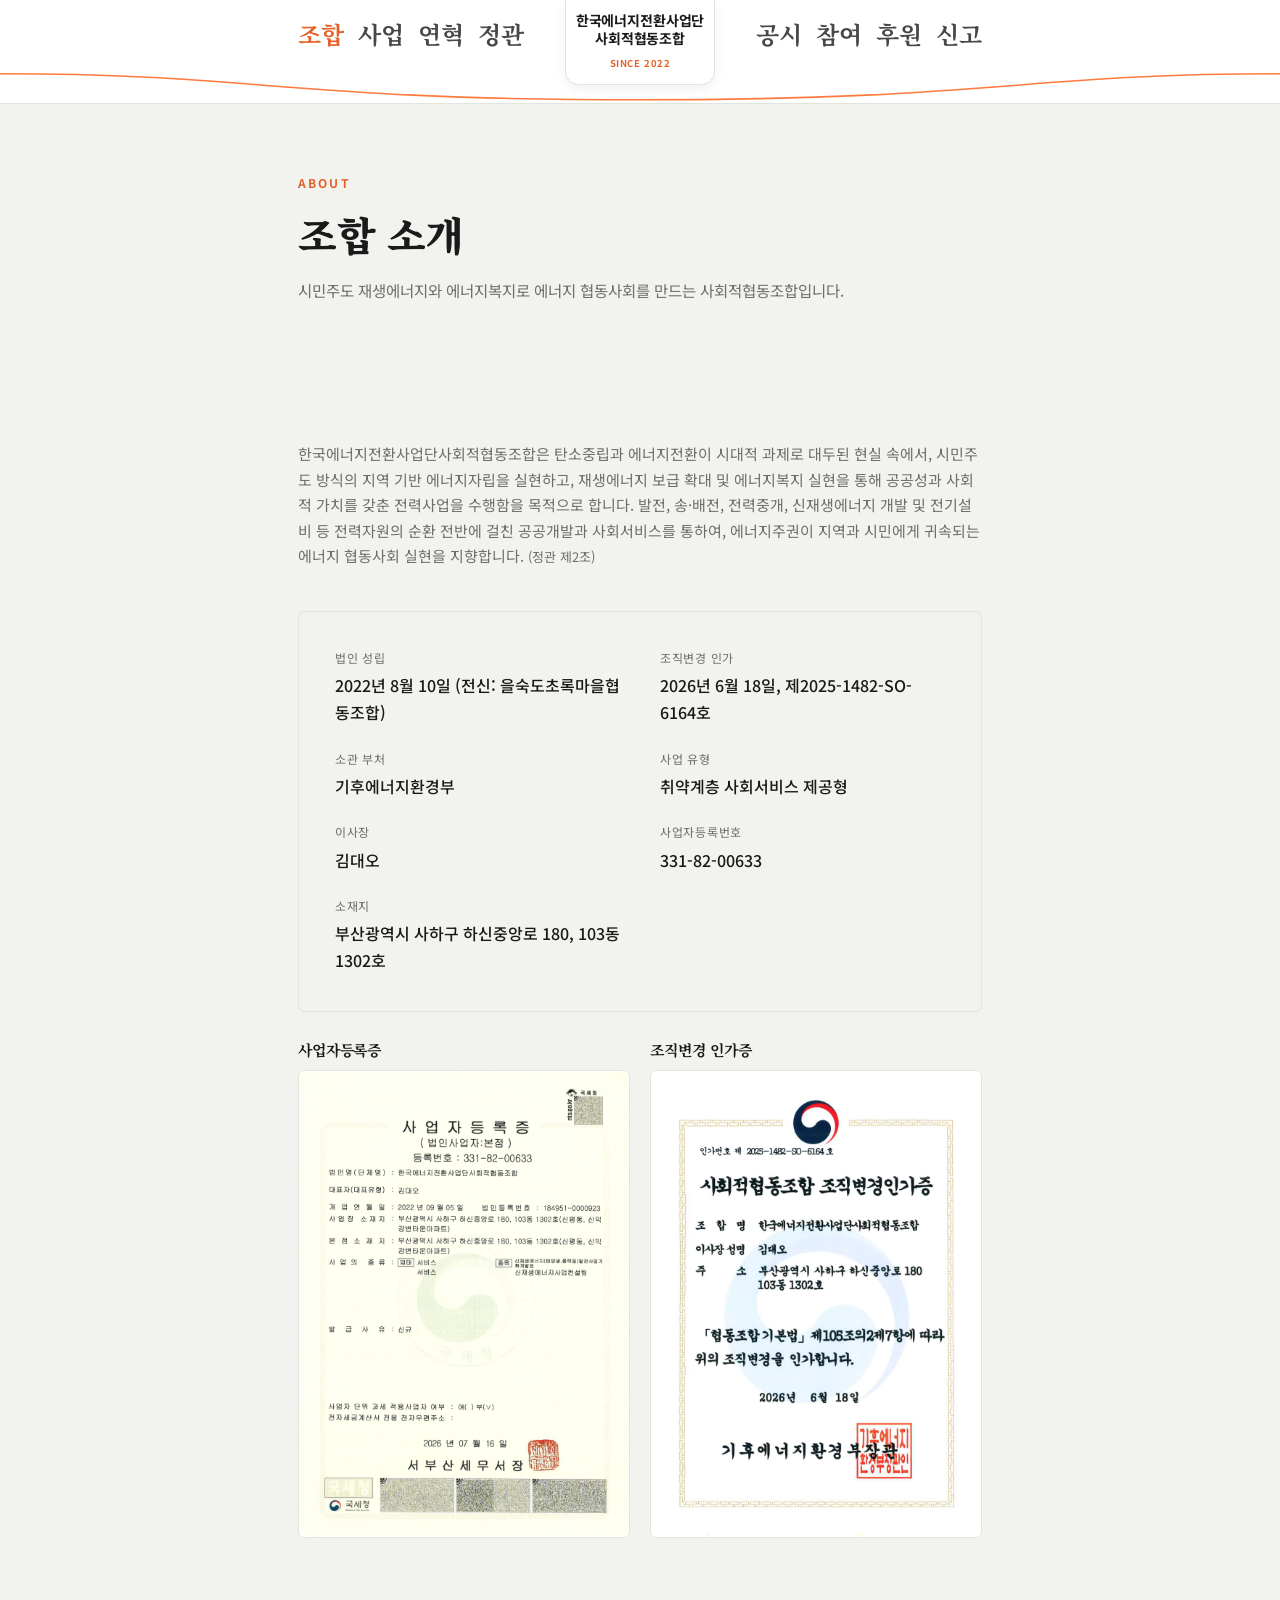
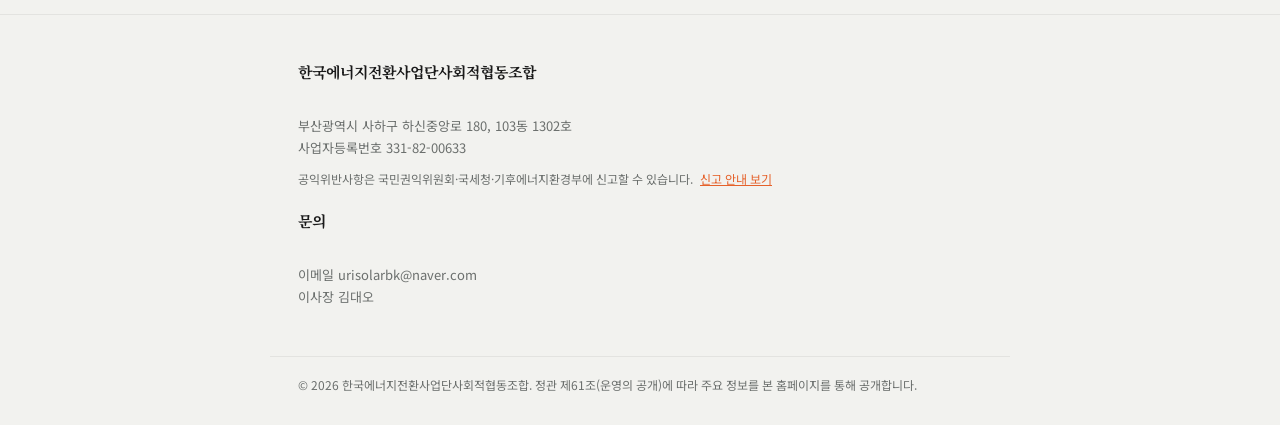
==== about.html @ 7215a4d4 "조합 소개·주요 사업·공익위반 신고를 각각 별도 페이지로 나누고 푸터에 신고 안내 한 줄 추가 Co-Authored-By: Claude Opus 5.5 <noreply@anthro" ====
<!DOCTYPE html>
<html lang="ko">
<head>
<meta charset="UTF-8">
<meta name="viewport" content="width=device-width, initial-scale=1.0">
<title>조합 소개 | 한국에너지전환사업단사회적협동조합</title>
<meta name="description" content="한국에너지전환사업단사회적협동조합 - 시민주도 재생에너지와 에너지복지로 에너지 협동사회를 만드는 사회적협동조합입니다.">
<meta property="og:type" content="website">
<meta property="og:site_name" content="한국에너지전환사업단사회적협동조합">
<meta property="og:title" content="한국에너지전환사업단사회적협동조합">
<meta property="og:description" content="시민주도 재생에너지와 에너지복지로 에너지 협동사회를 만드는 사회적협동조합입니다.">
<meta property="og:url" content="https://ketcoop.github.io/about.html">
<meta property="og:locale" content="ko_KR">
<meta property="og:image" content="https://ketcoop.github.io/설립인가증.png">
<link rel="preconnect" href="https://fonts.googleapis.com">
<link href="https://fonts.googleapis.com/css2?family=Noto+Serif+KR:wght@500;700;900&family=Noto+Sans+KR:wght@400;500;700&display=swap" rel="stylesheet">
<link rel="stylesheet" href="style.css">
</head>
  
<body>

<header class="header-shell">
  <div class="nav-row">
    <nav class="nav-left"><ul>
      <li><a href="about.html" class="active">조합</a></li>
      <li><a href="business.html">사업</a></li>
      <li><a href="history.html">연혁</a></li>
      <li><a href="articles.html">정관</a></li>
    </ul></nav>
    <div class="brand-spacer"></div>
    <nav class="nav-right"><ul>
      <li><a href="disclosure.html">공시</a></li>
      <li><a href="participate.html">참여</a></li>
      <li><a href="donate.html">후원</a></li>
      <li><a href="report.html">신고</a></li>
    </ul></nav>
  </div>
  <div class="wave-wrap">
    <svg viewBox="0 0 1440 64" preserveAspectRatio="none">
      <path d="M0,0 L1440,0 L1440,9 C1150,9 1120,58 720,58 C320,58 290,9 0,9 Z" fill="var(--paper)"/>
      <path d="M0,9 C290,9 320,58 720,58 C1120,58 1150,9 1440,9" fill="none" stroke="var(--amber)" stroke-width="3"/>
    </svg>
  </div>
  <div class="brand-tab">
    <a href="index.html"><span class="bn">한국에너지전환사업단<br>사회적협동조합</span></a>
    <span class="bs">SINCE 2022</span>
  </div>
</header>

<section class="page-hero">
  <div class="wrap">
    <span class="eyebrow">About</span>
    <h1>조합 소개</h1>
    <p>시민주도 재생에너지와 에너지복지로 에너지 협동사회를 만드는 사회적협동조합입니다.</p>
  </div>
</section>

<section class="alt" id="about">
  <div class="wrap">
    <div class="section-head">
      <p>한국에너지전환사업단사회적협동조합은 탄소중립과 에너지전환이 시대적 과제로 대두된 현실 속에서, 시민주도 방식의 지역 기반 에너지자립을 실현하고, 재생에너지 보급 확대 및 에너지복지 실현을 통해 공공성과 사회적 가치를 갖춘 전력사업을 수행함을 목적으로 합니다. 발전, 송·배전, 전력중개, 신재생에너지 개발 및 전기설비 등 전력자원의 순환 전반에 걸친 공공개발과 사회서비스를 통하여, 에너지주권이 지역과 시민에게 귀속되는 에너지 협동사회 실현을 지향합니다. <span style="color:var(--steel);font-size:13px;">(정관 제2조)</span></p>
    </div>
    <div class="info-card">
      <div class="info-row"><dt>법인 성립</dt><dd>2022년 8월 10일 (전신: 을숙도초록마을협동조합)</dd></div>
      <div class="info-row"><dt>조직변경 인가</dt><dd>2026년 6월 18일, 제2025-1482-SO-6164호</dd></div>
      <div class="info-row"><dt>소관 부처</dt><dd>기후에너지환경부</dd></div>
      <div class="info-row"><dt>사업 유형</dt><dd>취약계층 사회서비스 제공형</dd></div>
      <div class="info-row"><dt>이사장</dt><dd>김대오</dd></div>
      <div class="info-row"><dt>사업자등록번호</dt><dd>331-82-00633</dd></div>
      <div class="info-row"><dt>소재지</dt><dd>부산광역시 사하구 하신중앙로 180, 103동 1302호</dd></div>
    </div>
    <div class="doc-image-grid">
      <div class="doc-image-box">
        <h3>사업자등록증</h3>
        <a href="사업자등록증.png" target="_blank" title="클릭 시 원본 크게 보기"><img src="사업자등록증.png" alt="사업자등록증"></a>
      </div>
      <div class="doc-image-box">
        <h3>조직변경 인가증</h3>
        <a href="설립인가증.png" target="_blank" title="클릭 시 원본 크게 보기"><img src="설립인가증.png" alt="사회적협동조합 조직변경 인가증"></a>
      </div>
    </div>
  </div>
</section>

<footer id="contact">
  <div class="wrap foot-inner">
    <div>
      <strong>한국에너지전환사업단사회적협동조합</strong><br>
      부산광역시 사하구 하신중앙로 180, 103동 1302호<br>
      사업자등록번호 331-82-00633
      <p class="foot-report">공익위반사항은 국민권익위원회·국세청·기후에너지환경부에 신고할 수 있습니다. <a href="report.html">신고 안내 보기</a></p>
    </div>
    <div>
      <strong>문의</strong><br>
      이메일 <a href="mailto:urisolarbk@naver.com">urisolarbk@naver.com</a><br>
      이사장 김대오
    </div>
  </div>
  <div class="wrap legal">
    &copy; 2026 한국에너지전환사업단사회적협동조합. 정관 제61조(운영의 공개)에 따라 주요 정보를 본 홈페이지를 통해 공개합니다.
  </div>
</footer>

</body>
</html>
---- style.css ----
/* =========================================================
   한국에너지전환사업단사회적협동조합 — 국민솔라 남색·주황 디자인 차용
   index.html / articles.html / disclosure.html / history.html 공유 파일
   ========================================================= */

:root {
  --ink: #1A1A1A;           /* 본문/제목 텍스트 - 검정 */
  --steel: #6B6F6D;          /* 서브 텍스트 - 중간 회색 */
  --steel-line: #E3E3E0;     /* 옅은 테두리선 */
  --paper: #FFFFFF;          /* 배경 화이트 */
  --panel: #F2F2EF;          /* 연한 그레이 패널 배경 */
  --amber: #FF7A3D;          /* 포인트 컬러 (국민솔라 주황) */
  --amber-deep: #E5612A;
  --navy: #0F2340;           /* 국민솔라 남색 */
  --radius: 6px;
  --content-w: 740px;

  /* 폰트 변수 정의 (필요시 이곳에서 글자체 일괄 변경 가능) */
  --font-main: 'Noto Sans KR', sans-serif;
  --font-serif: 'Noto Serif KR', serif;

  /* 상단 메뉴 글자 크기 (조합 소개 h2와 동일한 28px)
     ▶ 너무 크게 느껴지면 이 값만 22px, 20px 등으로 낮추면 전체가 함께 줄어듭니다. */
  --nav-size: 24px;
}

*{box-sizing:border-box;margin:0;padding:0;}
html{scroll-behavior:smooth;}
body{
  background:var(--paper);
  color:var(--ink);
  font-family:var(--font-main);
  line-height:1.7;
  -webkit-font-smoothing:antialiased;
}
h1,h2,h3{font-family:var(--font-serif);line-height:1.35;letter-spacing:-0.01em;color:var(--ink);}
a{color:inherit;text-decoration:none;}
.wrap{max-width:var(--content-w);margin:0 auto;padding:0 28px;}
.eyebrow{font-size:12px;font-weight:700;letter-spacing:.18em;color:var(--amber-deep);text-transform:uppercase;}

/* ---------- Header: 화이트 배경 ---------- */
.header-shell{
  position:sticky;
  top:0;
  background:#FFFFFF;
  border-bottom:1px solid var(--steel-line);
  z-index:50;
}

.nav-row{
  display:flex;
  align-items:center;            /* 메뉴와 중앙 브랜드 상하 정렬 */
  justify-content:space-between;
  max-width:calc(var(--content-w) - 56px); /* 본문 실제 텍스트 폭(684px)에 정확히 맞춤 */
  margin:0 auto;
  padding:14px 0;                          /* 좌우 패딩을 제거하여 양끝 라인 일치 */
}

.nav-row ul{
  display:flex;
  list-style:none;
  font-size:var(--nav-size);     /* 14px → 조합 소개와 동일한 28px */
  font-family:var(--font-serif); /* 추가: 조합 소개와 같은 세리프 글꼴 */
  font-weight:700;               /* 추가: 조합 소개와 같은 굵기 */
  color:var(--ink);
  flex-wrap:nowrap;              /* pc버튼 줄바꿈 방지 */
}

/* 좌우 메뉴 간격 조정 (글자가 커진 만큼 여백을 18px → 14px로 축소해
   가운데 로고 탭과 겹치지 않게 함) */
.nav-left ul li{ margin:0 14px 0 0; }
.nav-right ul li{ margin:0 0 0 14px; }

.nav-row a{
  font-family:var(--font-serif); /* main → serif : 링크에도 세리프 적용 */
  font-weight:700;               /* 추가 */
  color:var(--ink);
  opacity:.8;
  text-decoration:none;
  transition:opacity .15s,color .15s;
  white-space:nowrap;
}
.nav-row a:hover{opacity:1;color:var(--amber-deep);}
.nav-row a.active{opacity:1;color:var(--amber-deep);}

/* 중앙 브랜드 탭 레이아웃 보정 */
.brand-spacer{
  width:160px; /* 좌우 메뉴 사이에 로고 탭(150px)이 들어갈 중앙 여백 확보 */
  flex:none;
}

.brand-tab{
  position:absolute;
  top:0;
  left:50%;
  transform:translateX(-50%);
  width:150px;
  background:#FFFFFF;
  border:1px solid var(--steel-line);
  border-top:none;
  border-radius:0 0 14px 14px;
  padding:12px 8px 10px;
  text-align:center;
  z-index:5;
  box-shadow:0 4px 12px rgba(0,0,0,.06);
}

.brand-tab .bn{
  font-family:var(--font-main);
  font-weight:700;
  font-size:14px;
  color:var(--ink);
  line-height:1.25;
  display:block;
  letter-spacing:-.01em;
}
.brand-tab .bs{
  display:inline-block;
  margin-top:4px;
  font-size:9.5px;
  color:var(--amber-deep);
  letter-spacing:.06em;
  font-weight:700;
}

/* 헤더 하단 물결(amber 곡선) */
.wave-wrap{position:relative;line-height:0;}
.wave-wrap svg{display:block;width:100%;height:34px;}

/* 반응형 모바일 처리 */
@media (max-width:760px){
  .header-shell{display:flex;flex-direction:column;}
  .wave-wrap{display:none;}
  .nav-row{order:2;flex-direction:column;padding:0 20px 22px;max-width:none;}
  .nav-row ul{
    justify-content:center;
    flex-wrap:wrap;
    font-size:19px;             /* 모바일에서는 28px이 너무 커 줄바꿈이 과해지므로 축소 */
  }
  .nav-left ul li{margin:6px 11px;}
  .nav-right ul li{margin:6px 11px;}
  .brand-spacer{display:none;}
  .brand-tab{order:1;position:static;transform:none;margin:0 auto;width:200px;box-shadow:none;padding:26px 10px 16px;}
}

/* ---------- 홈페이지 히어로 (index.html) - 연한 그레이 패널 ---------- */
.hero{
  background:var(--panel);
  color:var(--ink);
  padding:96px 0 84px;
  position:relative;
  overflow:hidden;
}
.hero svg.skyline{
  position:absolute;left:0;right:0;bottom:0;width:100%;height:auto;opacity:.07;
}
.hero-inner{max-width:var(--content-w);position:relative;z-index:2;}
.hero h1{
  font-size:clamp(30px,4.6vw,46px);
  font-weight:900;
  margin:14px 0 20px;
  color:var(--ink);
}
.hero p{
  font-size:16.5px;
  color:var(--steel);
  max-width:560px;
  margin-bottom:34px;
}
.btn{
  display:inline-block;
  padding:13px 26px;
  font-size:14px;
  font-weight:700;
  border-radius:var(--radius);
  border:1px solid transparent;
  cursor:pointer;
  font-family:var(--font-main);
}
.btn-primary{background:var(--amber);color:#1F1904;}
.btn-primary:hover{background:var(--amber-deep);}
.btn-ghost{border-color:var(--steel-line);color:var(--ink);margin-left:10px;background:#fff;}
.btn-ghost:hover{border-color:var(--ink);background:var(--panel);}

/* ---------- 서브페이지 히어로 (articles.html / disclosure.html / history.html) ---------- */
.page-hero{
  background:var(--panel);
  color:var(--ink);padding:64px 0 52px;
}
.page-hero h1{font-size:clamp(28px,4.2vw,40px);font-weight:900;margin:12px 0 16px;color:var(--ink);}
.page-hero p{color:var(--steel);font-size:15.5px;max-width:var(--content-w);}
.hero-meta{display:flex;flex-wrap:wrap;margin:22px 0 -14px -36px;padding-top:26px;border-top:1px solid var(--steel-line);}
.hero-meta div{font-size:12px;color:var(--steel);letter-spacing:.04em;margin:8px 0 14px 36px;}
.hero-meta strong{display:block;color:var(--ink);font-size:14.5px;font-weight:500;margin-top:4px;font-family:var(--font-serif);}

/* ---------- 섹션 공통 ---------- */
section{padding:76px 0;}
section.alt{background:var(--panel);}
.section-head{max-width:none;margin-bottom:42px;}
.section-head h2{font-size:28px;margin-top:10px;color:var(--ink);}
.section-head p{color:var(--steel);font-size:15px;margin-top:10px;max-width:none;}
.doc-body{max-width:var(--content-w);margin:0 auto;}

/* ---------- 조합 소개: 설립정보 카드 (index.html) ---------- */
.info-card{
  background:var(--panel);
  color:var(--ink);
  border:1px solid var(--steel-line);
  border-radius:var(--radius);
  padding:36px;
  display:grid;
  grid-template-columns:repeat(2,1fr);
  gap:22px 40px;
}
@media (max-width:640px){.info-card{grid-template-columns:1fr;}}
.info-row dt{font-size:12px;color:var(--steel);letter-spacing:.06em;margin-bottom:4px;}
.info-row dd{font-size:16px;font-weight:500;color:var(--ink);}

/* ---------- 조합 소개: 서류 이미지 (index.html) ---------- */
.doc-image-grid{display:grid;grid-template-columns:1fr 1fr;gap:20px;margin-top:28px;}
@media (max-width:640px){.doc-image-grid{grid-template-columns:1fr;}}
.doc-image-box h3{font-size:15px;margin-bottom:10px;color:var(--ink);}
.doc-image-box img{width:100%;height:auto;border:1px solid var(--steel-line);border-radius:var(--radius);display:block;}

/* ---------- 사업 안내: 사업 카드 (index.html) ---------- */
.biz-grid{
  display:grid;grid-template-columns:repeat(2,1fr);gap:2px;
  background:var(--steel-line);
  border:1px solid var(--steel-line);
}
@media (max-width:640px){.biz-grid{grid-template-columns:1fr;}}
.biz-card{
  background:var(--paper);
  padding:32px 30px;
}
.biz-card .num{
  font-family:var(--font-serif);
  font-size:13px;color:var(--amber-deep);font-weight:700;
}
.biz-card h3{font-size:18px;margin:10px 0 10px;color:var(--ink);}
.biz-card p{font-size:14px;color:var(--steel);}

/* ---------- 신고 안내 배너 (index.html) ---------- */
.report-banner{
  background:var(--panel);
  color:var(--ink);
  padding:52px 0;
  border-top:1px solid var(--steel-line);
  border-bottom:1px solid var(--steel-line);
}
.report-banner h2{color:var(--ink);font-size:22px;}
.report-banner p{color:var(--steel);font-size:14.5px;margin:10px 0 26px;max-width:560px;}
.report-links{display:flex;flex-wrap:wrap;gap:12px;}
.report-link{
  display:flex;align-items:center;gap:10px;
  background:#fff;
  border:1px solid var(--steel-line);
  padding:14px 20px;border-radius:var(--radius);
  font-size:14px;font-weight:500;color:var(--ink);
  transition:border-color .15s, background .15s;
  font-family:var(--font-main);
}
.report-link:hover{border-color:var(--amber);background:#FDF6E7;}
.report-link .dot{width:7px;height:7px;background:var(--amber);border-radius:50%;flex:none;}

/* ---------- 조합정관: 목차 그리드 (articles.html) ---------- */
.toc-grid{display:grid;grid-template-columns:repeat(3,1fr);gap:2px;background:var(--steel-line);border:1px solid var(--steel-line);}
@media (max-width:760px){.toc-grid{grid-template-columns:repeat(2,1fr);}}
@media (max-width:480px){.toc-grid{grid-template-columns:1fr;}}
.toc-item{
  background:#fff;padding:18px 20px;font-size:14px;display:flex;flex-direction:column;gap:4px;
  transition:background .15s;border-left:3px solid transparent;cursor:pointer;
  font-family:var(--font-main);
}
.toc-item:hover{background:var(--panel);}
.toc-item.current{background:var(--panel);border-left-color:var(--amber);}
.toc-item .toc-num{font-family:var(--font-serif);font-size:12px;color:var(--amber-deep);font-weight:700;}
.toc-item .toc-title{font-weight:500;color:var(--ink);}

/* ---------- 조합정관: 장 단위 표시 프레임 (articles.html) ---------- */
.doc-frame{border:1px solid var(--steel-line);background:#fff;}
.doc-frame-bar{
  display:flex;align-items:flex-end;justify-content:space-between;gap:16px;flex-wrap:wrap;
  padding:22px 30px;border-bottom:1px solid var(--steel-line);background:var(--panel);
}
.doc-frame-bar .eyebrow{display:block;margin-bottom:6px;}
.doc-frame-bar h2{font-size:21px;color:var(--ink);}
.doc-frame-nav{display:flex;gap:2px;flex:none;}
.frame-nav-btn{
  font-family:var(--font-main);font-size:12.5px;font-weight:700;color:var(--ink);
  background:#fff;border:1px solid var(--steel-line);padding:9px 14px;cursor:pointer;transition:background .15s,color .15s;
}
.frame-nav-btn:hover:not(:disabled){background:var(--amber);color:#1F1904;border-color:var(--amber);}
.frame-nav-btn:disabled{color:var(--steel-line);cursor:default;}
.doc-scroll{max-height:620px;overflow-y:auto;padding:32px 30px;}
.panel{display:none;}
.panel.active{display:block;}
.article{margin-bottom:36px;}
.article:last-child{margin-bottom:4px;}
.article h3{font-size:16px;font-weight:700;color:var(--ink);margin-bottom:12px;font-family:var(--font-serif);}
.article-note{display:inline-block;font-size:11.5px;font-weight:500;padding:2px 9px;border-radius:var(--radius);vertical-align:middle;letter-spacing:.02em;}
.article-note.done{background:#FBF0D9;color:var(--amber-deep);}
.article-note.pending{background:var(--panel);color:var(--steel);}
p.clause{font-size:15px;color:var(--ink);line-height:1.85;margin-bottom:9px;padding-left:1.5em;text-indent:-1.5em;}
p.plain{font-size:15px;color:var(--ink);line-height:1.85;margin-bottom:9px;}
.item-list{list-style:decimal;padding-left:1.5em;margin:8px 0 16px;}
.item-list li{font-size:14.5px;color:var(--ink);line-height:1.8;margin-bottom:6px;}
.sub-list{list-style:none;padding-left:1.2em;margin:6px 0;}
.sub-list li{font-size:14px;color:var(--steel);line-height:1.75;margin-bottom:5px;}
.addendum-text{font-size:15px;color:var(--ink);line-height:1.85;}
@media (max-width:600px){
  .doc-frame-bar{padding:18px 20px;}
  .doc-scroll{padding:24px 20px;max-height:64vh;}
}

/* ---------- 공익 공시: 기부금 표 (disclosure.html) ---------- */
.disclosure-table{
  width:100%;border-collapse:collapse;background:#fff;
  border:1px solid var(--steel-line);
}
.disclosure-table th,.disclosure-table td{
  padding:16px 20px;text-align:left;font-size:14.5px;
  border-bottom:1px solid var(--steel-line);
}
.disclosure-table th{
  background:var(--panel);font-size:12px;letter-spacing:.06em;color:var(--steel);
  text-transform:uppercase;font-weight:700;
}
.empty-note{
  margin-top:16px;font-size:13.5px;color:var(--steel);
  padding:14px 18px;border-left:3px solid var(--amber);background:var(--panel);
}

/* ---------- 연혁: 타임라인 (history.html) ---------- */
.timeline{max-width:var(--content-w);margin:0 auto;}
.tl-year-group{display:flex;gap:24px;padding:26px 0;border-top:1px solid var(--steel-line);}
.tl-year-group:first-child{border-top:none;padding-top:0;}
.tl-year{flex:none;width:84px;font-family:var(--font-serif);font-size:26px;font-weight:900;color:var(--amber-deep);padding-top:2px;}
.tl-events{flex:1;border-left:2px solid var(--steel-line);padding-left:26px;}
.tl-event{position:relative;margin-bottom:16px;}
.tl-event:last-child{margin-bottom:0;}
.tl-event::before{content:'';position:absolute;left:-31px;top:6px;width:8px;height:8px;border-radius:50%;background:var(--amber);}
.tl-date{display:block;font-size:12px;color:var(--steel);letter-spacing:.03em;margin-bottom:3px;font-weight:700;}
.tl-event p{font-size:14.5px;color:var(--ink);line-height:1.7;}
@media (max-width:560px){
  .tl-year-group{gap:14px;}
  .tl-year{width:56px;font-size:19px;}
  .tl-events{padding-left:18px;}
  .tl-event::before{left:-23px;}
}

/* ---------- 푸터 (모든 페이지 공통) ---------- */
footer{background:var(--panel);color:var(--steel);padding:44px 0 30px;font-size:13px;border-top:1px solid var(--steel-line);}
footer .foot-inner{display:flex;justify-content:space-between;flex-wrap:wrap;}
footer .foot-inner>div{margin:0 20px 20px 0;}
footer strong{color:var(--ink);font-family:var(--font-serif);font-size:15px;display:block;margin-bottom:8px;}
footer .legal{margin-top:28px;font-size:12px;color:var(--steel);border-top:1px solid var(--steel-line);padding-top:18px;}

/* ---------- 첫 화면: 남색·주황 반반 (국민솔라 디자인 차용) ---------- */
.split-hero{display:grid;grid-template-columns:1fr 1fr;min-height:380px;position:relative;
  max-width:calc(1000px - 56px);margin:0 auto;} /* 아래 공지·자주 찾는 메뉴(.home-grid) 내용 폭에 맞춤 */
.split-hero .half{display:flex;flex-direction:column;align-items:center;justify-content:center;text-align:center;padding:56px 24px;gap:26px;}
.split-hero .left{background:linear-gradient(180deg,rgba(15,35,64,.92),rgba(15,35,64,.98)),radial-gradient(circle at 30% 80%,#3a5a80,transparent 60%);color:#fff;}
.split-hero .right{background:linear-gradient(160deg,#FF8A4F,#FF6A2B);color:#2B2B2B;}
.split-hero h1{font-size:38px;font-weight:900;color:inherit;line-height:1.3;}
.split-hero .left h1{color:#fff;}
.split-hero .pill{display:inline-block;padding:12px 24px;border-radius:999px;font-weight:700;font-size:14px;}
.split-hero .left .pill{border:1px solid rgba(255,255,255,.6);color:#fff;}
.split-hero .right .pill{background:#3A2E2A;color:#fff;}
.split-hero .badge{position:absolute;left:50%;top:50%;transform:translate(-50%,-50%);width:120px;height:120px;border-radius:50%;background:#fff;
  box-shadow:0 0 0 8px rgba(255,255,255,.25),0 8px 24px rgba(0,0,0,.2);display:flex;align-items:center;justify-content:center;text-align:center;
  font-weight:700;font-size:14px;line-height:1.45;color:var(--navy);}
.split-hero .badge em{font-style:normal;color:var(--amber-deep);}
.home-grid{display:grid;grid-template-columns:1.2fr 1fr;gap:40px;max-width:1000px;margin:0 auto;padding:48px 28px;}
.tabs{display:flex;gap:6px;justify-content:center;margin-bottom:14px;}
.tabs button{border:1px solid var(--steel-line);background:var(--panel);padding:7px 14px;border-radius:4px;font-size:13px;cursor:pointer;font-family:inherit;}
.tabs button.on{background:var(--navy);color:#fff;border-color:var(--navy);}
.tab-list{list-style:none;}
.tab-list li{border-bottom:1px solid var(--steel-line);padding:14px 4px;}
.tab-list b{font-size:14.5px;}
.tab-list .d{color:var(--steel);font-size:12px;margin-left:8px;}
.tab-list p{font-size:13px;color:var(--steel);margin-top:4px;}
.quick h2{text-align:center;font-size:22px;margin-bottom:16px;}
.quick-grid{display:grid;grid-template-columns:repeat(4,1fr);gap:10px;}
.quick-grid a{display:flex;flex-direction:column;align-items:center;justify-content:center;gap:8px;height:96px;border-radius:10px;
  font-size:13px;font-weight:700;text-align:center;border:1px solid var(--steel-line);transition:transform .15s;}
.quick-grid a:hover{transform:translateY(-2px);}
.quick-grid a.dark{background:var(--navy);color:#fff;border-color:var(--navy);}
.quick-grid a .ic{font-size:22px;}
@media (max-width:760px){
  .split-hero{grid-template-columns:1fr;margin:0 16px;}
  .split-hero h1{font-size:28px;}
  .split-hero .badge{display:none;}
  .home-grid{grid-template-columns:1fr;padding:32px 16px;}
}

/* ---------- 푸터 공익위반 신고 한 줄 (11/04) ---------- */
footer .foot-report{margin-top:10px;font-size:12px;color:var(--steel);line-height:1.6;}
footer .foot-report a{color:var(--amber-deep);text-decoration:underline;margin-left:4px;}
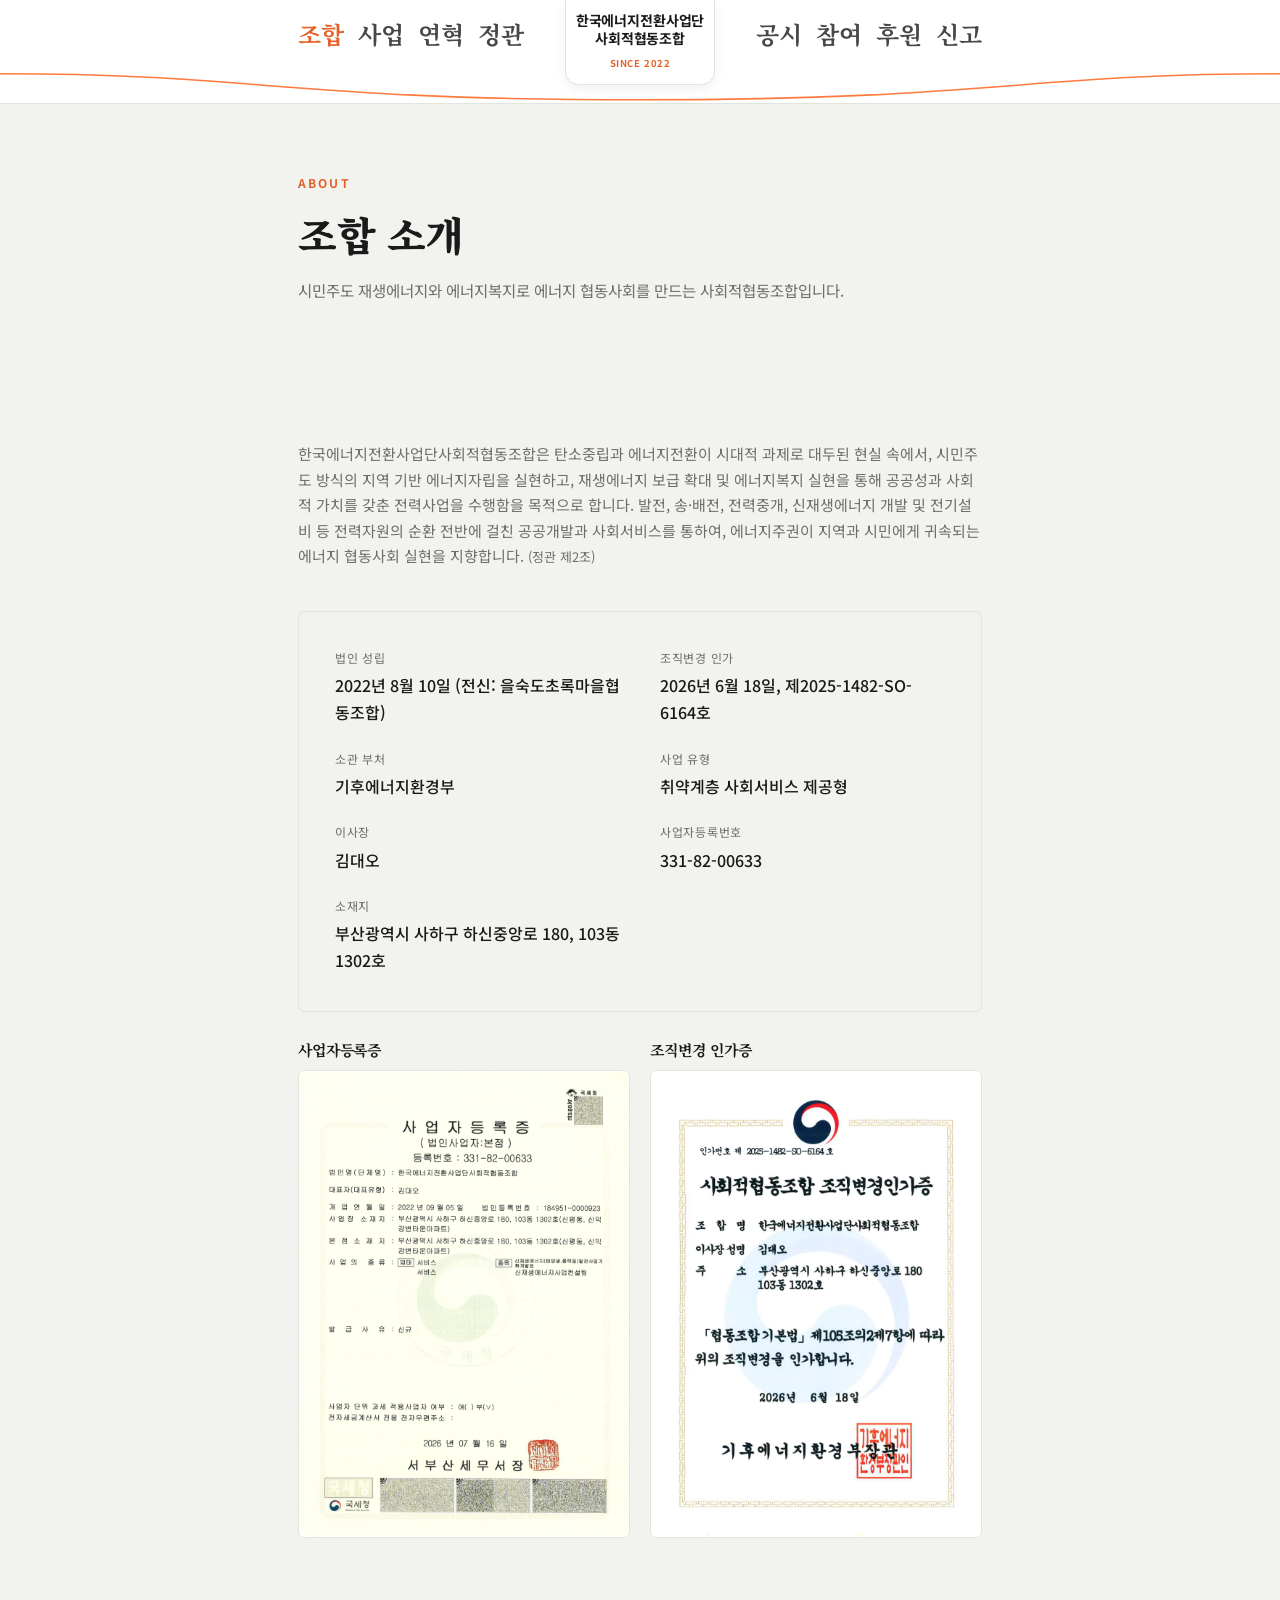
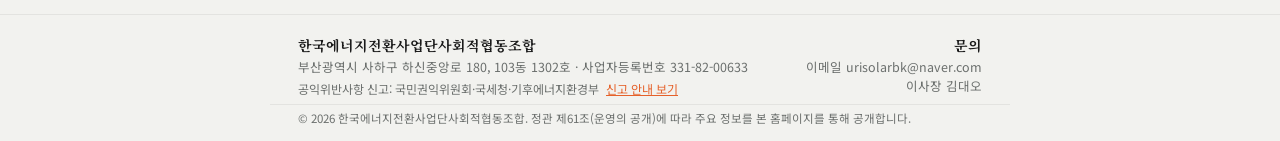
==== commit 5700e4b5: "푸터 높이 40%로 축소, 조합·문의 좌우 배치 Co-Authored-By: Claude Opus 5.5 <noreply@anthropic.com> Claude-Session: h" ====
--- a/about.html
+++ b/about.html
@@ -86,14 +86,12 @@
   <div class="wrap foot-inner">
     <div>
       <strong>한국에너지전환사업단사회적협동조합</strong><br>
-      부산광역시 사하구 하신중앙로 180, 103동 1302호<br>
-      사업자등록번호 331-82-00633
-      <p class="foot-report">공익위반사항은 국민권익위원회·국세청·기후에너지환경부에 신고할 수 있습니다. <a href="report.html">신고 안내 보기</a></p>
+      부산광역시 사하구 하신중앙로 180, 103동 1302호 · 사업자등록번호 331-82-00633
+      <p class="foot-report">공익위반사항 신고: 국민권익위원회·국세청·기후에너지환경부 <a href="report.html">신고 안내 보기</a></p>
     </div>
     <div>
       <strong>문의</strong><br>
-      이메일 <a href="mailto:urisolarbk@naver.com">urisolarbk@naver.com</a><br>
-      이사장 김대오
+      이메일 <a href="mailto:urisolarbk@naver.com">urisolarbk@naver.com</a><br>이사장 김대오
     </div>
   </div>
   <div class="wrap legal">
--- a/style.css
+++ b/style.css
@@ -350,11 +350,15 @@
 }
 
 /* ---------- 푸터 (모든 페이지 공통) ---------- */
-footer{background:var(--panel);color:var(--steel);padding:44px 0 30px;font-size:13px;border-top:1px solid var(--steel-line);}
-footer .foot-inner{display:flex;justify-content:space-between;flex-wrap:wrap;}
-footer .foot-inner>div{margin:0 20px 20px 0;}
-footer strong{color:var(--ink);font-family:var(--font-serif);font-size:15px;display:block;margin-bottom:8px;}
-footer .legal{margin-top:28px;font-size:12px;color:var(--steel);border-top:1px solid var(--steel-line);padding-top:18px;}
+footer{background:var(--panel);color:var(--steel);padding:20px 0 14px;font-size:12.5px;line-height:1.5;border-top:1px solid var(--steel-line);}
+footer .foot-inner{display:flex;justify-content:space-between;align-items:flex-start;gap:8px 40px;flex-wrap:nowrap;} /* 조합·문의 좌우 (11/04 높이 40%) */
+footer .foot-inner>div{margin:0;}
+footer .foot-inner>div:first-child{flex:1 1 auto;min-width:0;}
+footer .foot-inner>div:last-child{flex:none;text-align:right;}
+footer strong{color:var(--ink);font-family:var(--font-serif);font-size:14px;display:block;margin-bottom:2px;}
+footer strong+br{display:none;}
+footer .legal{margin-top:6px;font-size:11.5px;color:var(--steel);border-top:1px solid var(--steel-line);padding-top:5px;}
+@media (max-width:600px){footer .foot-inner{flex-wrap:wrap;}footer .foot-inner>div:last-child{text-align:left;}}
 
 /* ---------- 첫 화면: 남색·주황 반반 (국민솔라 디자인 차용) ---------- */
 .split-hero{display:grid;grid-template-columns:1fr 1fr;min-height:380px;position:relative;
@@ -395,5 +399,5 @@
 }
 
 /* ---------- 푸터 공익위반 신고 한 줄 (11/04) ---------- */
-footer .foot-report{margin-top:10px;font-size:12px;color:var(--steel);line-height:1.6;}
-footer .foot-report a{color:var(--amber-deep);text-decoration:underline;margin-left:4px;}
+footer .foot-report{margin-top:2px;font-size:12px;color:var(--steel);line-height:1.6;}
+footer .foot-report a{white-space:nowrap;color:var(--amber-deep);text-decoration:underline;margin-left:4px;}
